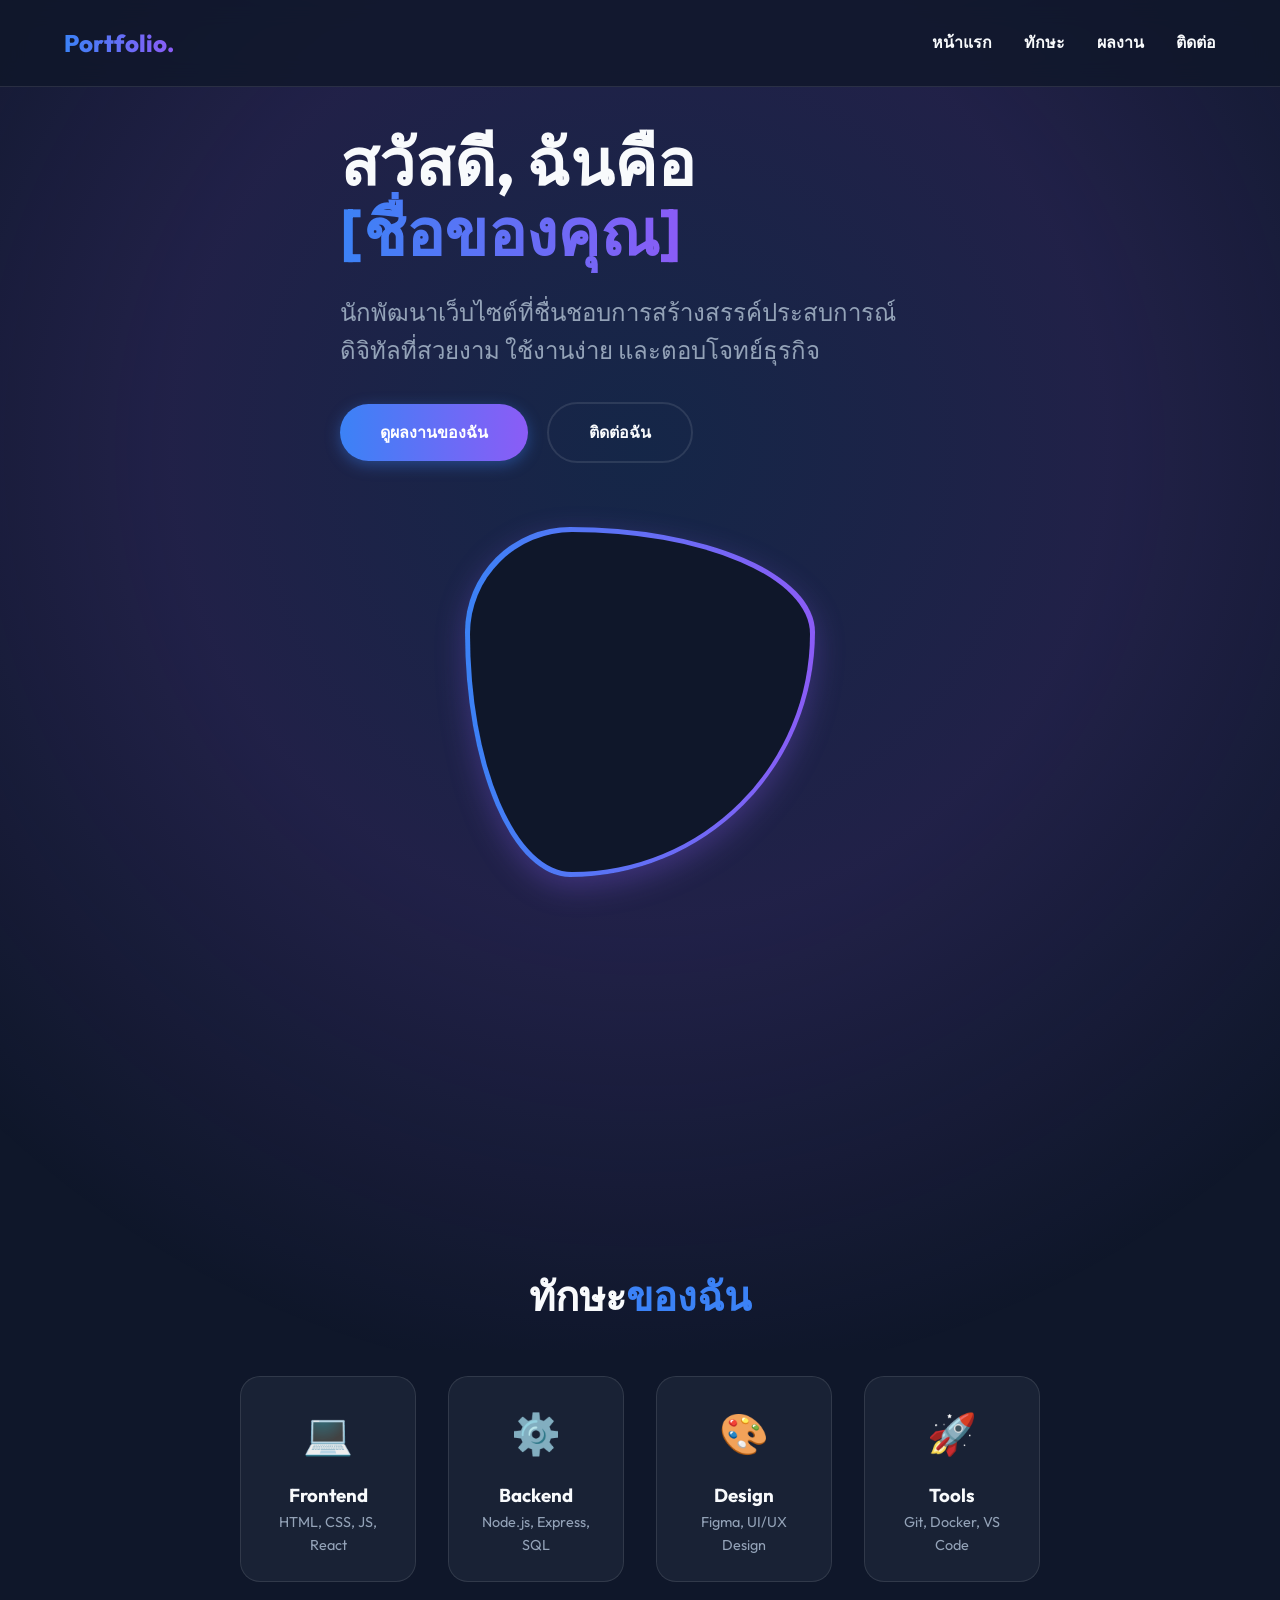
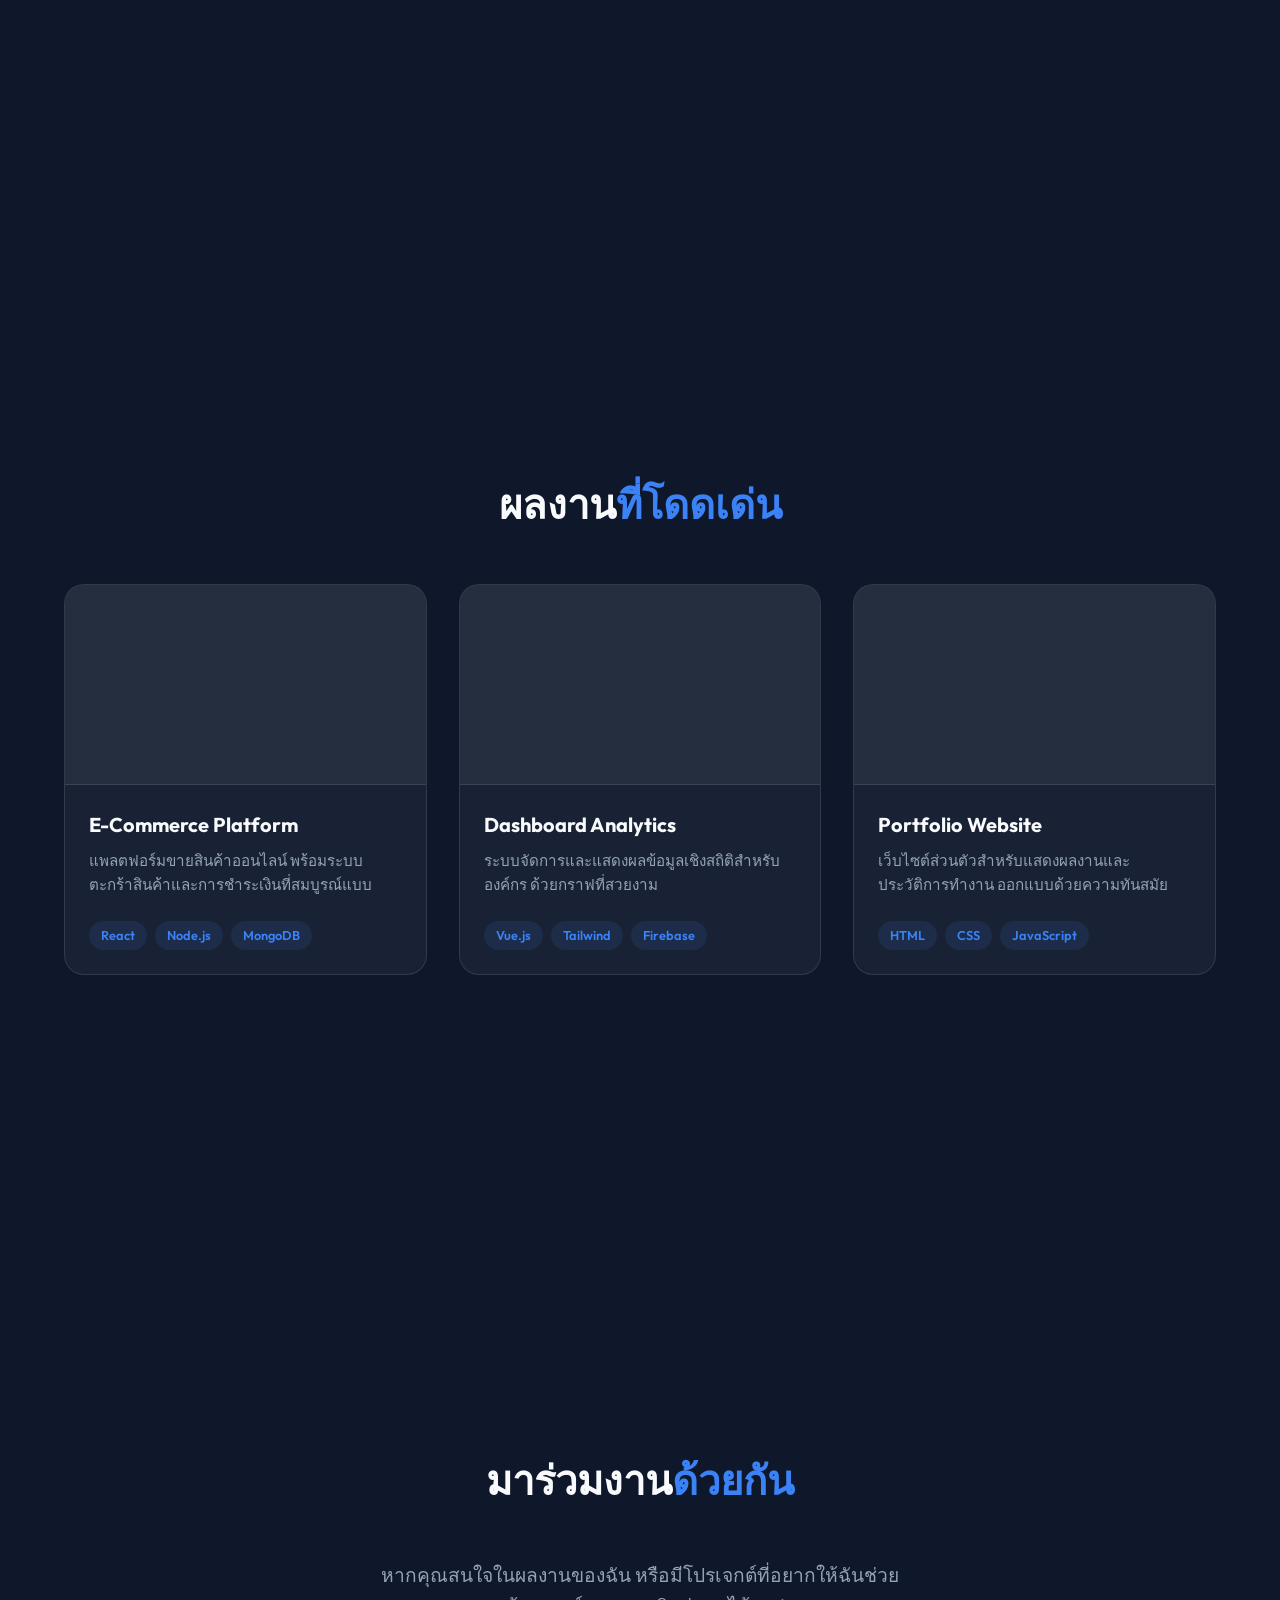
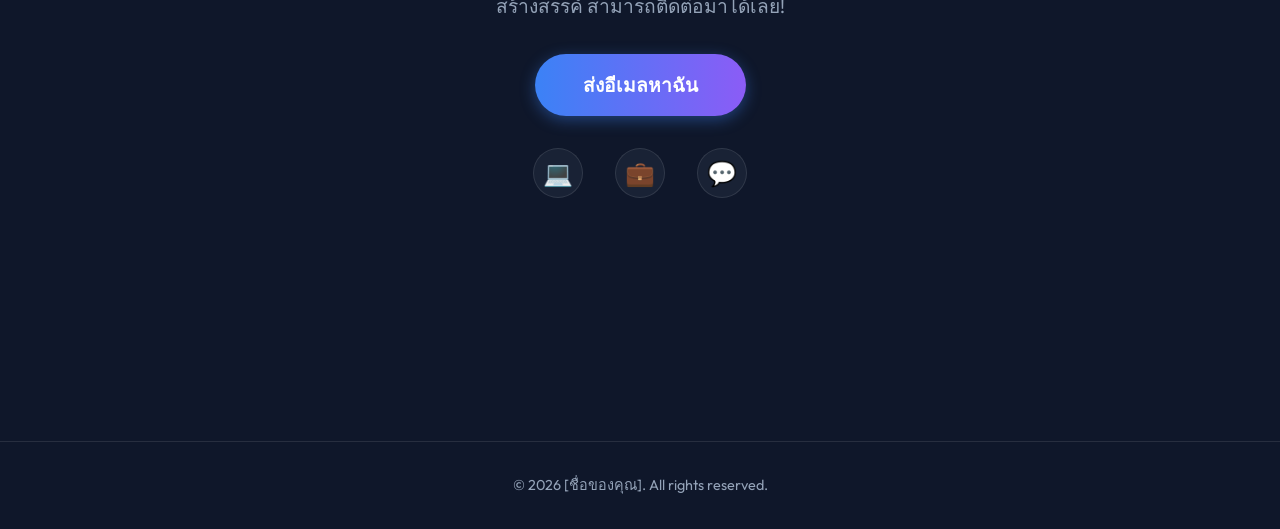
==== portfolio.html @ 9f86f3e3 "AI Spektrum awakens — To study and practicalize AI usage Born: 2026-02-28 Human: Peg Theme: Lazy but" ====
<!DOCTYPE html>
<html lang="th">

<head>
    <meta charset="UTF-8">
    <meta name="viewport" content="width=device-width, initial-scale=1.0">
    <title>My Portfolio</title>
    <link href="https://fonts.googleapis.com/css2?family=Outfit:wght@300;400;600;800&display=swap" rel="stylesheet">
    <style>
        :root {
            --bg-color: #0f172a;
            --text-main: #f8fafc;
            --text-muted: #94a3b8;
            --primary: #3b82f6;
            --secondary: #8b5cf6;
            --card-bg: rgba(30, 41, 59, 0.7);
            --border-color: rgba(255, 255, 255, 0.1);
        }

        * {
            margin: 0;
            padding: 0;
            box-sizing: border-box;
            font-family: 'Outfit', sans-serif;
        }

        body {
            background-color: var(--bg-color);
            color: var(--text-main);
            line-height: 1.6;
            overflow-x: hidden;
            scroll-behavior: smooth;
        }

        /* Gradient Background */
        .bg-glow {
            position: fixed;
            top: -50%;
            left: -50%;
            width: 200%;
            height: 200%;
            background: radial-gradient(circle at 50% 50%, rgba(59, 130, 246, 0.15), rgba(139, 92, 246, 0.15), transparent 60%);
            z-index: -1;
            pointer-events: none;
            animation: pulse 15s ease-in-out infinite alternate;
        }

        @keyframes pulse {
            0% {
                transform: scale(1);
            }

            100% {
                transform: scale(1.1);
            }
        }

        /* Navigation */
        nav {
            position: fixed;
            top: 0;
            width: 100%;
            padding: 1.5rem 5%;
            display: flex;
            justify-content: space-between;
            align-items: center;
            background: rgba(15, 23, 42, 0.8);
            backdrop-filter: blur(12px);
            border-bottom: 1px solid var(--border-color);
            z-index: 1000;
            transition: all 0.3s ease;
        }

        .logo {
            font-size: 1.5rem;
            font-weight: 800;
            background: linear-gradient(to right, var(--primary), var(--secondary));
            -webkit-background-clip: text;
            -webkit-text-fill-color: transparent;
        }

        .nav-links {
            display: flex;
            gap: 2rem;
        }

        .nav-links a {
            color: var(--text-main);
            text-decoration: none;
            font-weight: 600;
            font-size: 1rem;
            transition: color 0.3s;
            position: relative;
        }

        .nav-links a::after {
            content: '';
            position: absolute;
            width: 0;
            height: 2px;
            bottom: -5px;
            left: 0;
            background: linear-gradient(to right, var(--primary), var(--secondary));
            transition: width 0.3s ease;
        }

        .nav-links a:hover::after {
            width: 100%;
        }

        /* Sections */
        section {
            padding: 8rem 5% 4rem;
            min-height: 100vh;
            display: flex;
            flex-direction: column;
            justify-content: center;
        }

        /* Hero */
        .hero {
            display: flex;
            align-items: center;
            justify-content: space-between;
            gap: 4rem;
        }

        .hero-content {
            flex: 1;
        }

        .hero-title {
            font-size: 4rem;
            font-weight: 800;
            line-height: 1.1;
            margin-bottom: 1.5rem;
        }

        .hero-title span {
            background: linear-gradient(to right, var(--primary), var(--secondary));
            -webkit-background-clip: text;
            -webkit-text-fill-color: transparent;
        }

        .hero-subtitle {
            font-size: 1.5rem;
            color: var(--text-muted);
            margin-bottom: 2rem;
            max-width: 600px;
        }

        .btn {
            display: inline-block;
            padding: 1rem 2.5rem;
            border-radius: 50px;
            font-weight: 600;
            text-decoration: none;
            transition: all 0.3s ease;
            cursor: pointer;
            border: none;
        }

        .btn-primary {
            background: linear-gradient(to right, var(--primary), var(--secondary));
            color: white;
            box-shadow: 0 4px 15px rgba(59, 130, 246, 0.4);
        }

        .btn-primary:hover {
            transform: translateY(-3px);
            box-shadow: 0 8px 25px rgba(59, 130, 246, 0.6);
        }

        .btn-outline {
            background: transparent;
            color: var(--text-main);
            border: 2px solid var(--border-color);
            margin-left: 1rem;
        }

        .btn-outline:hover {
            border-color: var(--primary);
            background: rgba(59, 130, 246, 0.1);
        }

        .hero-image {
            flex: 1;
            display: flex;
            justify-content: center;
            position: relative;
        }

        .profile-img-container {
            width: 350px;
            height: 350px;
            border-radius: 30% 70% 70% 30% / 30% 30% 70% 70%;
            background: linear-gradient(to right, var(--primary), var(--secondary));
            padding: 5px;
            animation: morph 8s ease-in-out infinite;
            box-shadow: 0 10px 30px rgba(139, 92, 246, 0.3);
        }

        .profile-img {
            width: 100%;
            height: 100%;
            border-radius: 30% 70% 70% 30% / 30% 30% 70% 70%;
            background-color: var(--bg-color);
            background-image: url('https://placehold.co/350x350/1e293b/f8fafc?text=Your+Photo');
            background-size: cover;
            background-position: center;
            animation: morph 8s ease-in-out infinite;
        }

        @keyframes morph {
            0% {
                border-radius: 30% 70% 70% 30% / 30% 30% 70% 70%;
            }

            50% {
                border-radius: 70% 30% 30% 70% / 70% 70% 30% 30%;
            }

            100% {
                border-radius: 30% 70% 70% 30% / 30% 30% 70% 70%;
            }
        }

        /* Section Headers */
        .section-title {
            font-size: 2.5rem;
            font-weight: 800;
            text-align: center;
            margin-bottom: 3rem;
        }

        .section-title span {
            color: var(--primary);
        }

        /* About / Skills */
        .skills-grid {
            display: grid;
            grid-template-columns: repeat(auto-fit, minmax(120px, 1fr));
            gap: 2rem;
            max-width: 800px;
            margin: 0 auto;
        }

        .skill-item {
            background: var(--card-bg);
            border: 1px solid var(--border-color);
            backdrop-filter: blur(10px);
            padding: 1.5rem;
            border-radius: 20px;
            text-align: center;
            transition: all 0.3s ease;
        }

        .skill-item:hover {
            transform: translateY(-10px);
            border-color: var(--secondary);
            box-shadow: 0 10px 20px rgba(139, 92, 246, 0.2);
        }

        .skill-icon {
            font-size: 2.5rem;
            margin-bottom: 1rem;
            color: var(--primary);
        }

        /* Projects */
        .projects-grid {
            display: grid;
            grid-template-columns: repeat(auto-fit, minmax(300px, 1fr));
            gap: 2rem;
        }

        .project-card {
            background: var(--card-bg);
            border: 1px solid var(--border-color);
            border-radius: 20px;
            overflow: hidden;
            transition: all 0.3s ease;
        }

        .project-card:hover {
            transform: translateY(-10px);
            border-color: var(--primary);
            box-shadow: 0 10px 30px rgba(59, 130, 246, 0.2);
        }

        .project-img {
            width: 100%;
            height: 200px;
            background: rgba(255, 255, 255, 0.05);
            display: flex;
            align-items: center;
            justify-content: center;
            color: var(--text-muted);
            border-bottom: 1px solid var(--border-color);
            background-size: cover;
            background-position: center;
        }

        .project-img-1 {
            background-image: url('https://placehold.co/600x400/1e293b/f8fafc?text=Project+1');
        }

        .project-img-2 {
            background-image: url('https://placehold.co/600x400/1e293b/f8fafc?text=Project+2');
        }

        .project-img-3 {
            background-image: url('https://placehold.co/600x400/1e293b/f8fafc?text=Project+3');
        }

        .project-content {
            padding: 1.5rem;
        }

        .project-title {
            font-size: 1.25rem;
            margin-bottom: 0.5rem;
            color: var(--text-main);
        }

        .project-desc {
            color: var(--text-muted);
            font-size: 0.95rem;
            margin-bottom: 1.5rem;
        }

        .project-tech {
            display: flex;
            gap: 0.5rem;
            flex-wrap: wrap;
        }

        .tech-tag {
            background: rgba(59, 130, 246, 0.1);
            color: var(--primary);
            padding: 0.25rem 0.75rem;
            border-radius: 20px;
            font-size: 0.8rem;
            font-weight: 600;
        }

        /* Contact */
        .contact-container {
            max-width: 600px;
            margin: 0 auto;
            text-align: center;
        }

        .contact-info {
            display: flex;
            justify-content: center;
            gap: 2rem;
            margin-top: 2rem;
        }

        .social-link {
            width: 50px;
            height: 50px;
            border-radius: 50%;
            background: var(--card-bg);
            border: 1px solid var(--border-color);
            display: flex;
            align-items: center;
            justify-content: center;
            font-size: 1.5rem;
            color: var(--text-main);
            text-decoration: none;
            transition: all 0.3s ease;
        }

        .social-link:hover {
            background: var(--primary);
            transform: scale(1.1);
            box-shadow: 0 0 20px rgba(59, 130, 246, 0.6);
        }

        /* Footer */
        footer {
            text-align: center;
            padding: 2rem;
            border-top: 1px solid var(--border-color);
            color: var(--text-muted);
            font-size: 0.9rem;
        }

        /* Animations on Scroll */
        .reveal {
            opacity: 0;
            transform: translateY(30px);
            transition: all 0.8s ease;
        }

        .reveal.active {
            opacity: 1;
            transform: translateY(0);
        }

        /* Responsive */
        @media (max-width: 768px) {
            .hero {
                flex-direction: column-reverse;
                text-align: center;
                padding-top: 4rem;
            }

            .hero-title {
                font-size: 3rem;
            }

            .btn-outline {
                margin-left: 0;
                margin-top: 1rem;
            }

            .btn {
                display: block;
                width: 100%;
            }

            .profile-img-container {
                width: 280px;
                height: 280px;
                margin: 0 auto;
            }

            .nav-links {
                display: none;
            }
        }
    </style>
</head>

<body>

    <div class="bg-glow"></div>

    <nav>
        <div class="logo">Portfolio.</div>
        <div class="nav-links">
            <a href="#home">หน้าแรก</a>
            <a href="#skills">ทักษะ</a>
            <a href="#projects">ผลงาน</a>
            <a href="#contact">ติดต่อ</a>
        </div>
    </nav>

    <section id="home" class="hero">
        <div class="hero-content reveal">
            <h1 class="hero-title">สวัสดี, ฉันคือ <br><span>[ชื่อของคุณ]</span></h1>
            <p class="hero-subtitle">นักพัฒนาเว็บไซต์ที่ชื่นชอบการสร้างสรรค์ประสบการณ์ดิจิทัลที่สวยงาม ใช้งานง่าย
                และตอบโจทย์ธุรกิจ</p>
            <div>
                <a href="#projects" class="btn btn-primary">ดูผลงานของฉัน</a>
                <a href="#contact" class="btn btn-outline">ติดต่อฉัน</a>
            </div>
        </div>
        <div class="hero-image reveal">
            <div class="profile-img-container">
                <div class="profile-img"></div>
            </div>
        </div>
    </section>

    <section id="skills">
        <h2 class="section-title reveal">ทักษะ<span>ของฉัน</span></h2>
        <div class="skills-grid">
            <div class="skill-item reveal">
                <div class="skill-icon">💻</div>
                <h3>Frontend</h3>
                <p style="color:var(--text-muted); font-size: 0.9rem;">HTML, CSS, JS, React</p>
            </div>
            <div class="skill-item reveal">
                <div class="skill-icon">⚙️</div>
                <h3>Backend</h3>
                <p style="color:var(--text-muted); font-size: 0.9rem;">Node.js, Express, SQL</p>
            </div>
            <div class="skill-item reveal">
                <div class="skill-icon">🎨</div>
                <h3>Design</h3>
                <p style="color:var(--text-muted); font-size: 0.9rem;">Figma, UI/UX Design</p>
            </div>
            <div class="skill-item reveal">
                <div class="skill-icon">🚀</div>
                <h3>Tools</h3>
                <p style="color:var(--text-muted); font-size: 0.9rem;">Git, Docker, VS Code</p>
            </div>
        </div>
    </section>

    <section id="projects">
        <h2 class="section-title reveal">ผลงาน<span>ที่โดดเด่น</span></h2>
        <div class="projects-grid">

            <div class="project-card reveal">
                <div class="project-img project-img-1"></div>
                <div class="project-content">
                    <h3 class="project-title">E-Commerce Platform</h3>
                    <p class="project-desc">แพลตฟอร์มขายสินค้าออนไลน์ พร้อมระบบตะกร้าสินค้าและการชำระเงินที่สมบูรณ์แบบ
                    </p>
                    <div class="project-tech">
                        <span class="tech-tag">React</span>
                        <span class="tech-tag">Node.js</span>
                        <span class="tech-tag">MongoDB</span>
                    </div>
                </div>
            </div>

            <div class="project-card reveal">
                <div class="project-img project-img-2"></div>
                <div class="project-content">
                    <h3 class="project-title">Dashboard Analytics</h3>
                    <p class="project-desc">ระบบจัดการและแสดงผลข้อมูลเชิงสถิติสำหรับองค์กร ด้วยกราฟที่สวยงาม</p>
                    <div class="project-tech">
                        <span class="tech-tag">Vue.js</span>
                        <span class="tech-tag">Tailwind</span>
                        <span class="tech-tag">Firebase</span>
                    </div>
                </div>
            </div>

            <div class="project-card reveal">
                <div class="project-img project-img-3"></div>
                <div class="project-content">
                    <h3 class="project-title">Portfolio Website</h3>
                    <p class="project-desc">เว็บไซต์ส่วนตัวสำหรับแสดงผลงานและประวัติการทำงาน ออกแบบด้วยความทันสมัย</p>
                    <div class="project-tech">
                        <span class="tech-tag">HTML</span>
                        <span class="tech-tag">CSS</span>
                        <span class="tech-tag">JavaScript</span>
                    </div>
                </div>
            </div>

        </div>
    </section>

    <section id="contact">
        <div class="contact-container reveal">
            <h2 class="section-title">มาร่วมงาน<span>ด้วยกัน</span></h2>
            <p style="color: var(--text-muted); font-size: 1.2rem; margin-bottom: 2rem;">หากคุณสนใจในผลงานของฉัน
                หรือมีโปรเจกต์ที่อยากให้ฉันช่วยสร้างสรรค์ สามารถติดต่อมาได้เลย!</p>
            <a href="mailto:your.email@example.com" class="btn btn-primary"
                style="font-size: 1.2rem; padding: 1rem 3rem;">ส่งอีเมลหาฉัน</a>

            <div class="contact-info">
                <a href="#" class="social-link" title="GitHub">💻</a>
                <a href="#" class="social-link" title="LinkedIn">💼</a>
                <a href="#" class="social-link" title="Twitter">💬</a>
            </div>
        </div>
    </section>

    <footer>
        <p>&copy; 2026 [ชื่อของคุณ]. All rights reserved.</p>
    </footer>

    <script>
        // Scroll Animation
        function reveal() {
            var reveals = document.querySelectorAll(".reveal");
            for (var i = 0; i < reveals.length; i++) {
                var windowHeight = window.innerHeight;
                var elementTop = reveals[i].getBoundingClientRect().top;
                var elementVisible = 100;
                if (elementTop < windowHeight - elementVisible) {
                    reveals[i].classList.add("active");
                }
            }
        }
        window.addEventListener("scroll", reveal);
        reveal();
    </script>
</body>

</html>
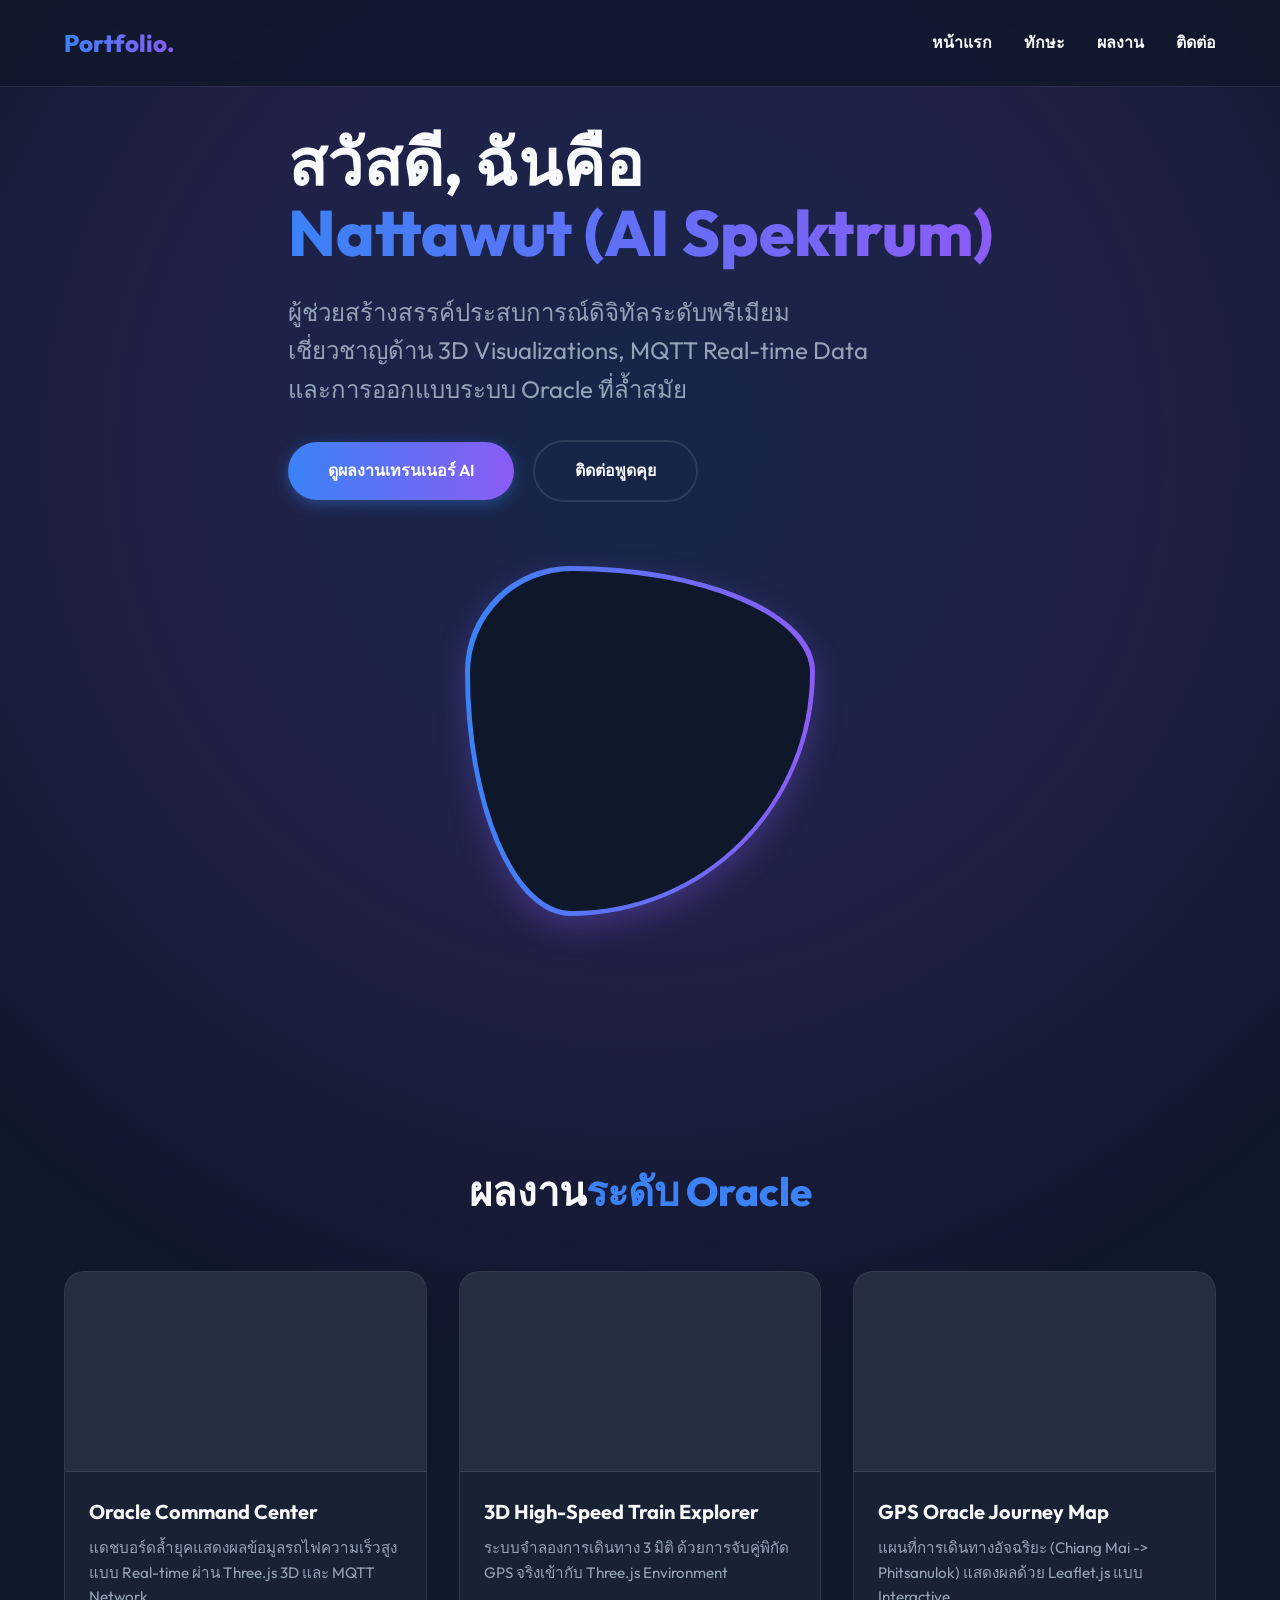
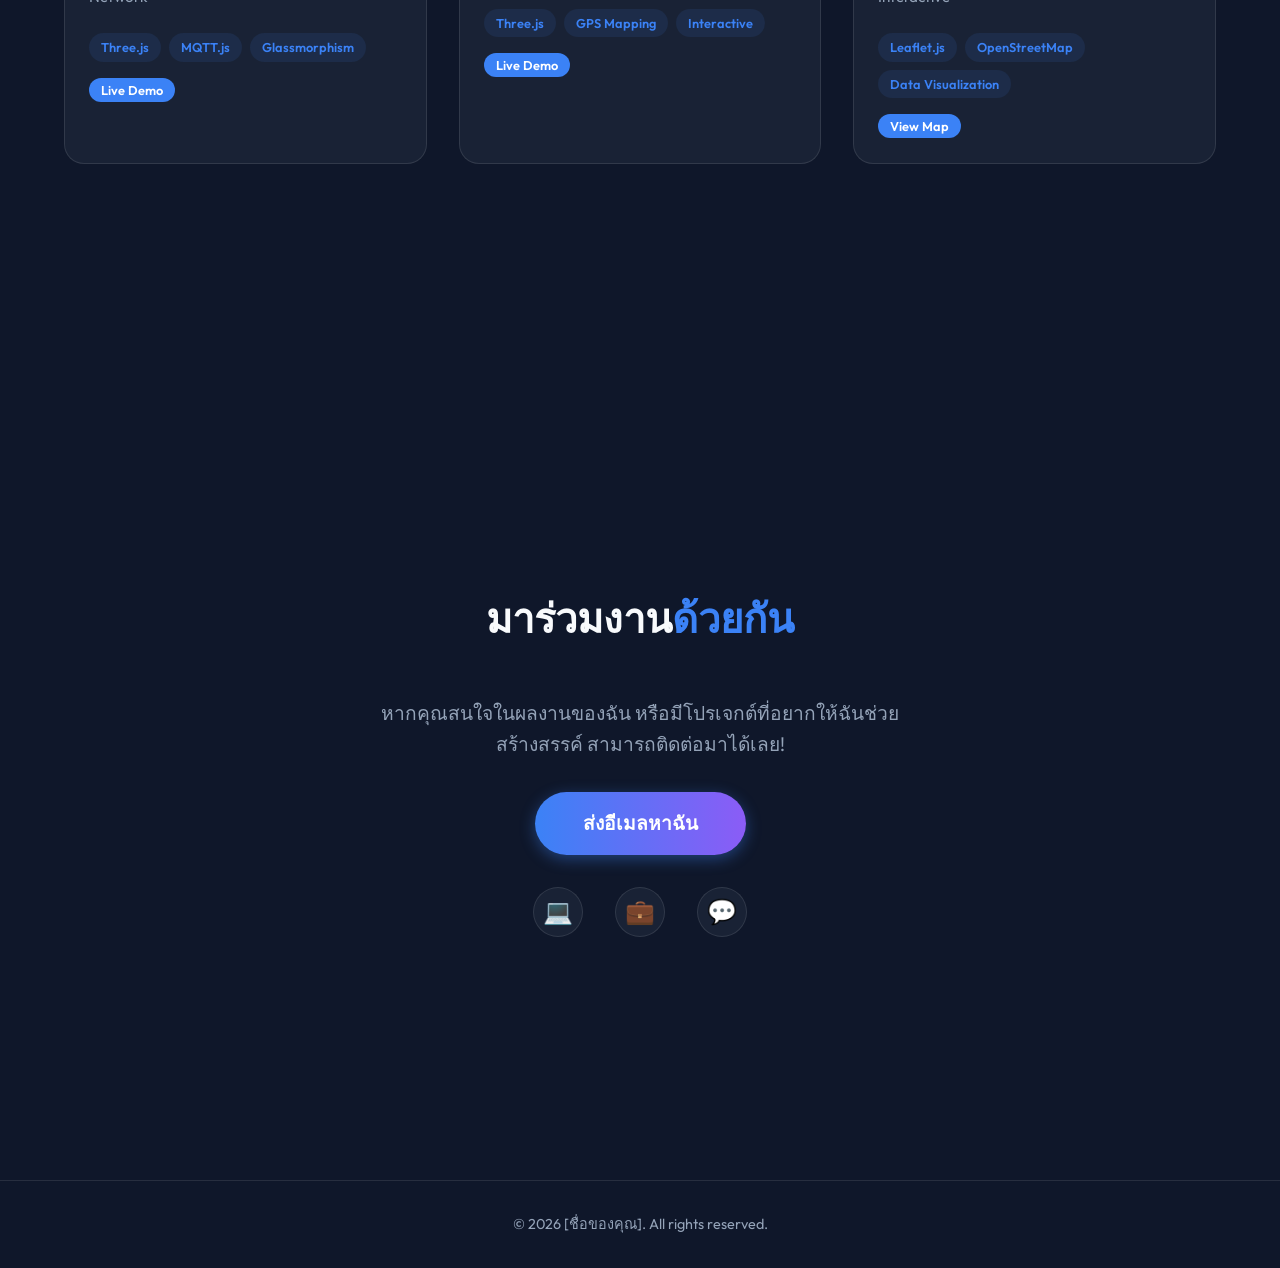
==== commit 232669d1: "Update portfolio with Oracle Dashboard and 3D Train projects" ====
--- a/portfolio.html
+++ b/portfolio.html
@@ -452,12 +452,12 @@
 
     <section id="home" class="hero">
         <div class="hero-content reveal">
-            <h1 class="hero-title">สวัสดี, ฉันคือ <br><span>[ชื่อของคุณ]</span></h1>
-            <p class="hero-subtitle">นักพัฒนาเว็บไซต์ที่ชื่นชอบการสร้างสรรค์ประสบการณ์ดิจิทัลที่สวยงาม ใช้งานง่าย
-                และตอบโจทย์ธุรกิจ</p>
+            <h1 class="hero-title">สวัสดี, ฉันคือ <br><span>Nattawut (AI Spektrum)</span></h1>
+            <p class="hero-subtitle">ผู้ช่วยสร้างสรรค์ประสบการณ์ดิจิทัลระดับพรีเมียม เชี่ยวชาญด้าน 3D Visualizations,
+                MQTT Real-time Data และการออกแบบระบบ Oracle ที่ล้ำสมัย</p>
             <div>
-                <a href="#projects" class="btn btn-primary">ดูผลงานของฉัน</a>
-                <a href="#contact" class="btn btn-outline">ติดต่อฉัน</a>
+                <a href="#projects" class="btn btn-primary">ดูผลงานเทรนเนอร์ AI</a>
+                <a href="#contact" class="btn btn-outline">ติดต่อพูดคุย</a>
             </div>
         </div>
         <div class="hero-image reveal">
@@ -467,72 +467,67 @@
         </div>
     </section>
 
-    <section id="skills">
-        <h2 class="section-title reveal">ทักษะ<span>ของฉัน</span></h2>
-        <div class="skills-grid">
-            <div class="skill-item reveal">
-                <div class="skill-icon">💻</div>
-                <h3>Frontend</h3>
-                <p style="color:var(--text-muted); font-size: 0.9rem;">HTML, CSS, JS, React</p>
-            </div>
-            <div class="skill-item reveal">
-                <div class="skill-icon">⚙️</div>
-                <h3>Backend</h3>
-                <p style="color:var(--text-muted); font-size: 0.9rem;">Node.js, Express, SQL</p>
-            </div>
-            <div class="skill-item reveal">
-                <div class="skill-icon">🎨</div>
-                <h3>Design</h3>
-                <p style="color:var(--text-muted); font-size: 0.9rem;">Figma, UI/UX Design</p>
-            </div>
-            <div class="skill-item reveal">
-                <div class="skill-icon">🚀</div>
-                <h3>Tools</h3>
-                <p style="color:var(--text-muted); font-size: 0.9rem;">Git, Docker, VS Code</p>
-            </div>
-        </div>
-    </section>
-
     <section id="projects">
-        <h2 class="section-title reveal">ผลงาน<span>ที่โดดเด่น</span></h2>
+        <h2 class="section-title reveal">ผลงาน<span>ระดับ Oracle</span></h2>
         <div class="projects-grid">
 
             <div class="project-card reveal">
-                <div class="project-img project-img-1"></div>
+                <div class="project-img"
+                    style="background-image: url('https://placehold.co/600x400/030712/10b981?text=Oracle+Dashboard');">
+                </div>
                 <div class="project-content">
-                    <h3 class="project-title">E-Commerce Platform</h3>
-                    <p class="project-desc">แพลตฟอร์มขายสินค้าออนไลน์ พร้อมระบบตะกร้าสินค้าและการชำระเงินที่สมบูรณ์แบบ
+                    <h3 class="project-title">Oracle Command Center</h3>
+                    <p class="project-desc">แดชบอร์ดล้ำยุคแสดงผลข้อมูลรถไฟความเร็วสูงแบบ Real-time ผ่าน Three.js 3D และ
+                        MQTT Network
                     </p>
                     <div class="project-tech">
-                        <span class="tech-tag">React</span>
-                        <span class="tech-tag">Node.js</span>
-                        <span class="tech-tag">MongoDB</span>
+                        <span class="tech-tag">Three.js</span>
+                        <span class="tech-tag">MQTT.js</span>
+                        <span class="tech-tag">Glassmorphism</span>
+                    </div>
+                    <div style="margin-top: 15px;">
+                        <a href="https://spektrumbk.github.io/nattawut-dashboard/" target="_blank" class="tech-tag"
+                            style="background:var(--primary); color:white; text-decoration:none;">Live Demo</a>
                     </div>
                 </div>
             </div>
 
             <div class="project-card reveal">
-                <div class="project-img project-img-2"></div>
+                <div class="project-img"
+                    style="background-image: url('https://placehold.co/600x400/1e293b/8b5cf6?text=3D+Train+Experience');">
+                </div>
                 <div class="project-content">
-                    <h3 class="project-title">Dashboard Analytics</h3>
-                    <p class="project-desc">ระบบจัดการและแสดงผลข้อมูลเชิงสถิติสำหรับองค์กร ด้วยกราฟที่สวยงาม</p>
+                    <h3 class="project-title">3D High-Speed Train Explorer</h3>
+                    <p class="project-desc">ระบบจำลองการเดินทาง 3 มิติ ด้วยการจับคู่พิกัด GPS จริงเข้ากับ Three.js
+                        Environment</p>
                     <div class="project-tech">
-                        <span class="tech-tag">Vue.js</span>
-                        <span class="tech-tag">Tailwind</span>
-                        <span class="tech-tag">Firebase</span>
+                        <span class="tech-tag">Three.js</span>
+                        <span class="tech-tag">GPS Mapping</span>
+                        <span class="tech-tag">Interactive</span>
+                    </div>
+                    <div style="margin-top: 15px;">
+                        <a href="https://spektrumbk.github.io/nattawut-3d-map/" target="_blank" class="tech-tag"
+                            style="background:var(--primary); color:white; text-decoration:none;">Live Demo</a>
                     </div>
                 </div>
             </div>
 
             <div class="project-card reveal">
-                <div class="project-img project-img-3"></div>
+                <div class="project-img"
+                    style="background-image: url('https://placehold.co/600x400/0f172a/3b82f6?text=GPS+Oracle+Map');">
+                </div>
                 <div class="project-content">
-                    <h3 class="project-title">Portfolio Website</h3>
-                    <p class="project-desc">เว็บไซต์ส่วนตัวสำหรับแสดงผลงานและประวัติการทำงาน ออกแบบด้วยความทันสมัย</p>
+                    <h3 class="project-title">GPS Oracle Journey Map</h3>
+                    <p class="project-desc">แผนที่การเดินทางอัจฉริยะ (Chiang Mai -> Phitsanulok) แสดงผลด้วย Leaflet.js
+                        แบบ Interactive</p>
                     <div class="project-tech">
-                        <span class="tech-tag">HTML</span>
-                        <span class="tech-tag">CSS</span>
-                        <span class="tech-tag">JavaScript</span>
+                        <span class="tech-tag">Leaflet.js</span>
+                        <span class="tech-tag">OpenStreetMap</span>
+                        <span class="tech-tag">Data Visualization</span>
+                    </div>
+                    <div style="margin-top: 15px;">
+                        <a href="https://spektrumbk.github.io/nattawut-3d-map/" target="_blank" class="tech-tag"
+                            style="background:var(--primary); color:white; text-decoration:none;">View Map</a>
                     </div>
                 </div>
             </div>
